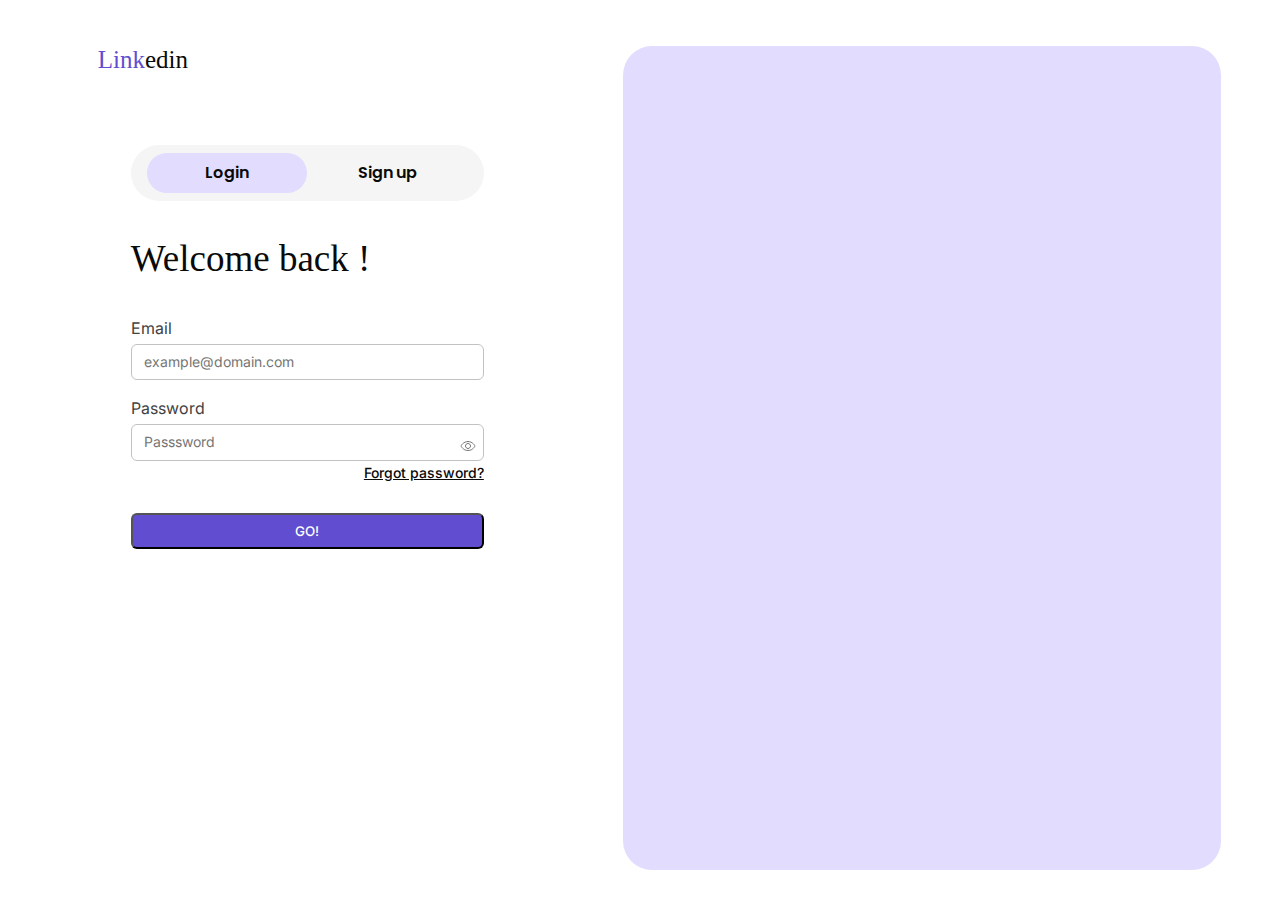
==== index.html @ 4350f009 "add submit button" ====
<!DOCTYPE html>
<html lang="en">

<head>
    <meta charset="UTF-8">
    <meta http-equiv="X-UA-Compatible" content="IE=edge">
    <meta name="viewport" content="width=device-width, initial-scale=1.0">
    <link rel="stylesheet" href="css/style.css">
    <link rel="shortcut icon" href="images/logo.svg" type="image/x-icon">

    <title>Linkedin</title>
</head>

<body>

    <div class="wrapper">
        <div id="left">
            <p class="logo-word">Link<span>edin</span></p>
            <div class="authbox">
                <div class="authbuttons">
                    <a href="" class="auth login">Login</a>
                    <a href="" class="auth">Sign up</a>
                </div>
                <h1 class='title'>Welcome back !</h1>
                <form action="">
                    <div class="text-input">
                        <label for="email">Email</label>
                        <input type="text" id='email' placeholder="example@domain.com">
                    </div>
                    <div class="text-input">
                        <label for="password">Password</label>
                        <input type="password" id='password' placeholder='Passsword'>
                        <img src="images/eye.svg" alt="" class='password-eye'>
                    </div>

                    <a href="" class="forgot-pass">Forgot password?</a>
                    <button class='primary-btn'>Go!</button>
                </form>
            </div>


        </div>

        <div id="right">
            <div class='right-box '></div>
        </div>
    </div>

</body>

</html>
---- css/style.css ----
@import url('https://fonts.cdnfonts.com/css/brasika-display-trial');
@import url('https://fonts.googleapis.com/css2?family=Montserrat:ital,wght@0,100;0,200;0,300;0,400;0,500;0,600;0,700;0,800;0,900;1,100;1,200;1,300;1,400;1,500;1,600;1,700;1,800&family=Nunito+Sans:opsz,wght@6..12,300&family=Poppins:ital,wght@0,100;0,200;0,300;0,400;0,500;0,600;0,700;0,800;1,100;1,200&family=Roboto:ital,wght@0,100;0,300;0,700;1,100;1,300&display=swap');
@import url('https://fonts.googleapis.com/css2?family=Inter&display=swap');
@import url('https://fonts.googleapis.com/css2?family=Inter:wght@400;500;600;700&display=swap');
* {
    box-sizing: border-box;
}

body {
    font-family: 'Brasika Display - Trial';
    height: 100vh;
    padding: 0.2px;
}

.wrapper {
    display: flex;
    gap: 1rem;
}


/* Left */

#left {
    flex: 1;
}

#left .logo-word {
    margin: 38px auto auto 89.5px;
    color: var(--primary-main, #604DCF);
    font-size: 25px;
    font-style: normal;
    font-weight: 400;
    line-height: normal;
}

#left .logo-word>span {
    color: var(--gray-02100, #0A0A0A);
}

.authbox {
    width: 59%;
    margin: auto;
    margin-top: 4.4375rem;
}

.authbuttons {
    display: flex;
    flex-wrap: wrap;
    padding: 0.5rem 1rem 0.5rem 1rem;
    border-radius: 99px;
    background: var(--gray-0220, #F5F5F5);
}

.authbuttons a {
    flex: 1;
    padding: 0.5rem;
    text-decoration: none;
    font-family: Poppins;
    font-size: 16px;
    font-style: normal;
    font-weight: 600;
    line-height: 150%;
    color: #0A0A0A;
    text-align: center;
    /* 24px */
    letter-spacing: -0.16px;
}

.authbuttons a.login {
    border-radius: 99px;
    background: #E2DCFF;
    border-radius: 99px;
}

#left h1.title {
    margin: 2.25rem 0;
    color: #0A0A0A;
    font-size: 37px;
    font-style: normal;
    font-weight: 400;
    line-height: normal;
}

form input {
    display: block;
    margin: 0.25rem 0 1rem 0;
    width: 100%;
    padding: 0.6rem 0.75rem;
    border-radius: 0.375rem;
    border: 1px solid #C2C2C2;
    background: #FFF;
    outline-style: none;
}

form input::placeholder {
    color: #757575;
    /* Body Text/Inter/14/Regular */
    font-family: Inter;
    font-size: 14px;
    font-style: normal;
    font-weight: 400;
    line-height: 20px;
}

form label {
    color: #424242;
    /* Body Text/Inter/16/Regular */
    font-family: Inter;
    font-size: 1rem;
    font-style: normal;
    font-weight: 400;
    line-height: 24px;
    /* 150% */
}


/* input#password {
    background: url('../images/eye.svg') no-repeat 97% center;
} */

.text-input {
    position: relative;
}

.password-eye {
    position: absolute;
    right: .5rem;
    top: 2.6rem;
    cursor: pointer;
}

.forgot-pass {
    display: block;
    text-align: right;
    color: #0A0A0A;
    font-family: Inter;
    font-size: 14px;
    font-style: normal;
    font-weight: 500;
    line-height: 20px;
    margin-top: -14px;
    /* 142.857% */
    text-decoration-line: underline;
}

.primary-btn {
    background: #604DCF;
    border-radius: 6px;
    width: 100%;
    padding: 8px 16px;
    text-transform: uppercase;
    color: #FFF;
    font-family: Inter;
    font-weight: 500;
    margin-top: 30px;
}

#right {
    height: 100vh;
    flex: 1;
    padding: 38px 51px 38px 0;
}

#right .right-box {
    height: 100%;
    border-radius: 29px;
    background-color: #E2DCFF;
}
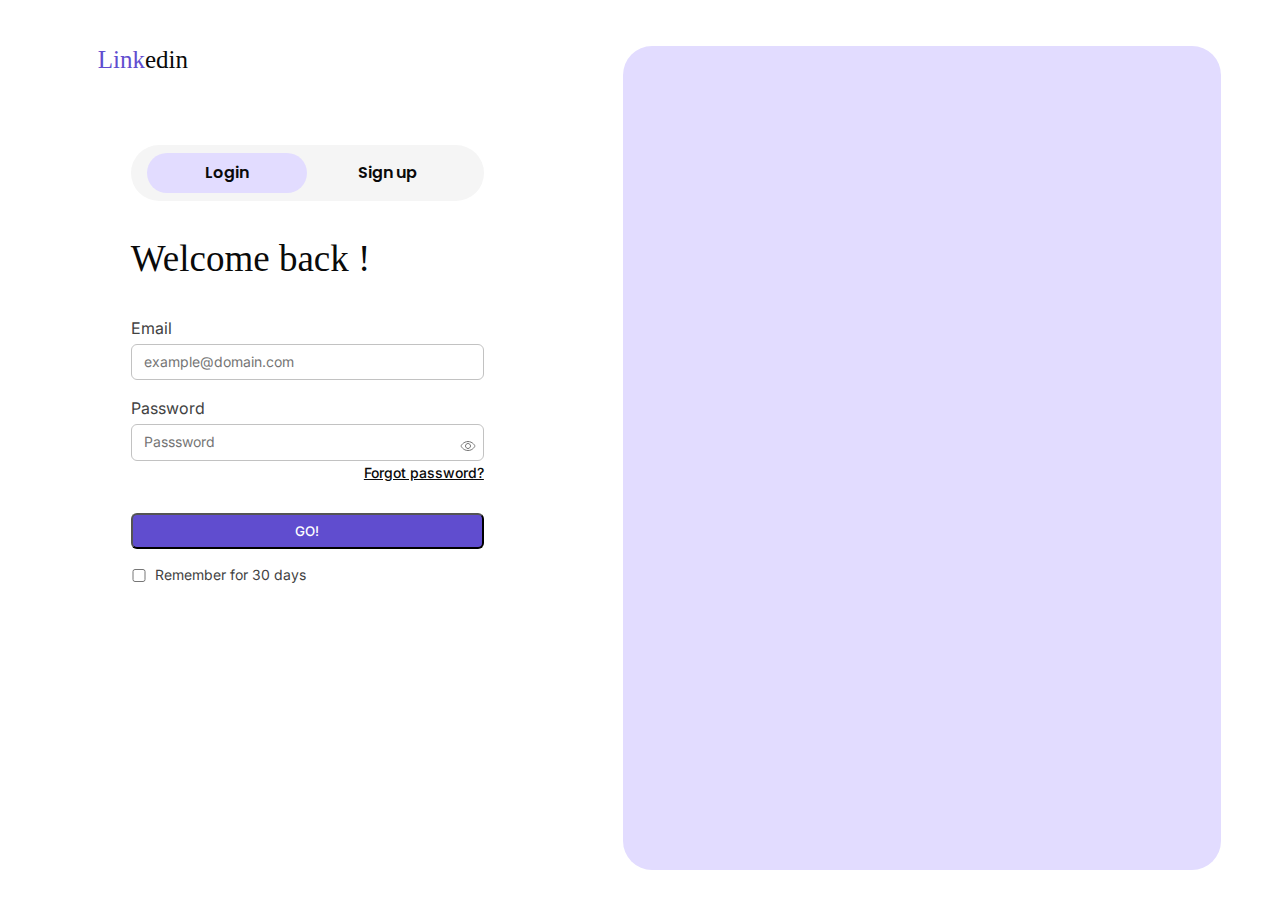
==== commit 055cba25: "add rememmber me" ====
--- a/index.html
+++ b/index.html
@@ -35,6 +35,11 @@
 
                     <a href="" class="forgot-pass">Forgot password?</a>
                     <button class='primary-btn'>Go!</button>
+                    <div class="checkbox">
+                        <input type="checkbox">
+                        <p>Remember for 30 days</p>
+                        </span>
+                    </div>
                 </form>
             </div>
 
--- a/css/style.css
+++ b/css/style.css
@@ -155,6 +155,28 @@
     margin-top: 30px;
 }
 
+.checkbox {
+    display: flex;
+    margin-top: 1rem;
+    padding: 6px auto 6px auto;
+}
+
+.checkbox input {
+    flex: 1;
+}
+
+.checkbox p {
+    flex: 20;
+    margin: 0;
+    margin-left: .5rem;
+    color: #424242;
+    font-family: Inter;
+    font-size: 14px;
+    font-style: normal;
+    font-weight: 400;
+    line-height: 20px;
+}
+
 #right {
     height: 100vh;
     flex: 1;
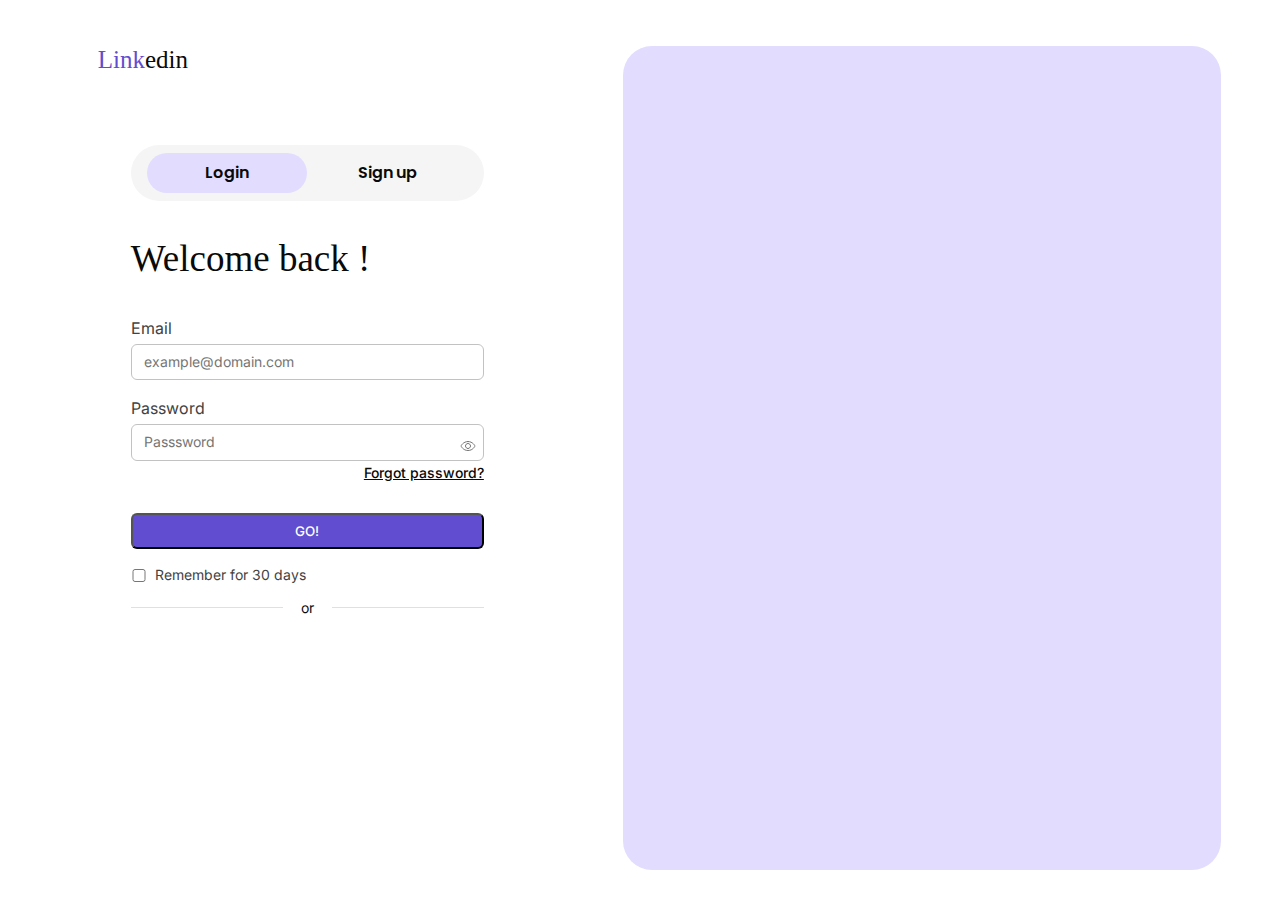
==== commit 9b9fb55a: "add or separator" ====
--- a/index.html
+++ b/index.html
@@ -41,6 +41,12 @@
                         </span>
                     </div>
                 </form>
+
+                <div class="or">
+                    <hr class="bar">
+                    <span> or</span>
+                    <hr class="bar">
+                </div>
             </div>
 
 
--- a/css/style.css
+++ b/css/style.css
@@ -1,190 +1,208 @@
-@import url('https://fonts.cdnfonts.com/css/brasika-display-trial');
-@import url('https://fonts.googleapis.com/css2?family=Montserrat:ital,wght@0,100;0,200;0,300;0,400;0,500;0,600;0,700;0,800;0,900;1,100;1,200;1,300;1,400;1,500;1,600;1,700;1,800&family=Nunito+Sans:opsz,wght@6..12,300&family=Poppins:ital,wght@0,100;0,200;0,300;0,400;0,500;0,600;0,700;0,800;1,100;1,200&family=Roboto:ital,wght@0,100;0,300;0,700;1,100;1,300&display=swap');
-@import url('https://fonts.googleapis.com/css2?family=Inter&display=swap');
-@import url('https://fonts.googleapis.com/css2?family=Inter:wght@400;500;600;700&display=swap');
-* {
-    box-sizing: border-box;
-}
-
-body {
-    font-family: 'Brasika Display - Trial';
-    height: 100vh;
-    padding: 0.2px;
-}
-
-.wrapper {
-    display: flex;
-    gap: 1rem;
-}
-
-
-/* Left */
-
-#left {
-    flex: 1;
-}
-
-#left .logo-word {
-    margin: 38px auto auto 89.5px;
-    color: var(--primary-main, #604DCF);
-    font-size: 25px;
-    font-style: normal;
-    font-weight: 400;
-    line-height: normal;
-}
-
-#left .logo-word>span {
-    color: var(--gray-02100, #0A0A0A);
-}
-
-.authbox {
-    width: 59%;
-    margin: auto;
-    margin-top: 4.4375rem;
-}
-
-.authbuttons {
-    display: flex;
-    flex-wrap: wrap;
-    padding: 0.5rem 1rem 0.5rem 1rem;
-    border-radius: 99px;
-    background: var(--gray-0220, #F5F5F5);
-}
-
-.authbuttons a {
-    flex: 1;
-    padding: 0.5rem;
-    text-decoration: none;
-    font-family: Poppins;
-    font-size: 16px;
-    font-style: normal;
-    font-weight: 600;
-    line-height: 150%;
-    color: #0A0A0A;
-    text-align: center;
-    /* 24px */
-    letter-spacing: -0.16px;
-}
-
-.authbuttons a.login {
-    border-radius: 99px;
-    background: #E2DCFF;
-    border-radius: 99px;
-}
-
-#left h1.title {
-    margin: 2.25rem 0;
-    color: #0A0A0A;
-    font-size: 37px;
-    font-style: normal;
-    font-weight: 400;
-    line-height: normal;
-}
-
-form input {
-    display: block;
-    margin: 0.25rem 0 1rem 0;
-    width: 100%;
-    padding: 0.6rem 0.75rem;
-    border-radius: 0.375rem;
-    border: 1px solid #C2C2C2;
-    background: #FFF;
-    outline-style: none;
-}
-
-form input::placeholder {
-    color: #757575;
-    /* Body Text/Inter/14/Regular */
-    font-family: Inter;
-    font-size: 14px;
-    font-style: normal;
-    font-weight: 400;
-    line-height: 20px;
-}
-
-form label {
-    color: #424242;
-    /* Body Text/Inter/16/Regular */
-    font-family: Inter;
-    font-size: 1rem;
-    font-style: normal;
-    font-weight: 400;
-    line-height: 24px;
-    /* 150% */
-}
-
-
-/* input#password {
+        @import url('https://fonts.cdnfonts.com/css/brasika-display-trial');
+        @import url('https://fonts.googleapis.com/css2?family=Montserrat:ital,wght@0,100;0,200;0,300;0,400;0,500;0,600;0,700;0,800;0,900;1,100;1,200;1,300;1,400;1,500;1,600;1,700;1,800&family=Nunito+Sans:opsz,wght@6..12,300&family=Poppins:ital,wght@0,100;0,200;0,300;0,400;0,500;0,600;0,700;0,800;1,100;1,200&family=Roboto:ital,wght@0,100;0,300;0,700;1,100;1,300&display=swap');
+        @import url('https://fonts.googleapis.com/css2?family=Inter&display=swap');
+        @import url('https://fonts.googleapis.com/css2?family=Inter:wght@400;500;600;700&display=swap');
+        * {
+            box-sizing: border-box;
+        }
+        
+        body {
+            font-family: 'Brasika Display - Trial';
+            height: 100vh;
+            padding: 0.2px;
+        }
+        
+        .wrapper {
+            display: flex;
+            gap: 1rem;
+        }
+        /* Left */
+        
+        #left {
+            flex: 1;
+        }
+        
+        #left .logo-word {
+            margin: 38px auto auto 89.5px;
+            color: var(--primary-main, #604DCF);
+            font-size: 25px;
+            font-style: normal;
+            font-weight: 400;
+            line-height: normal;
+        }
+        
+        #left .logo-word>span {
+            color: var(--gray-02100, #0A0A0A);
+        }
+        
+        .authbox {
+            width: 59%;
+            margin: auto;
+            margin-top: 4.4375rem;
+        }
+        
+        .authbuttons {
+            display: flex;
+            flex-wrap: wrap;
+            padding: 0.5rem 1rem 0.5rem 1rem;
+            border-radius: 99px;
+            background: var(--gray-0220, #F5F5F5);
+        }
+        
+        .authbuttons a {
+            flex: 1;
+            padding: 0.5rem;
+            text-decoration: none;
+            font-family: Poppins;
+            font-size: 16px;
+            font-style: normal;
+            font-weight: 600;
+            line-height: 150%;
+            color: #0A0A0A;
+            text-align: center;
+            /* 24px */
+            letter-spacing: -0.16px;
+        }
+        
+        .authbuttons a.login {
+            border-radius: 99px;
+            background: #E2DCFF;
+            border-radius: 99px;
+        }
+        
+        #left h1.title {
+            margin: 2.25rem 0;
+            color: #0A0A0A;
+            font-size: 37px;
+            font-style: normal;
+            font-weight: 400;
+            line-height: normal;
+        }
+        
+        form input {
+            display: block;
+            margin: 0.25rem 0 1rem 0;
+            width: 100%;
+            padding: 0.6rem 0.75rem;
+            border-radius: 0.375rem;
+            border: 1px solid #C2C2C2;
+            background: #FFF;
+            outline-style: none;
+        }
+        
+        form input::placeholder {
+            color: #757575;
+            /* Body Text/Inter/14/Regular */
+            font-family: Inter;
+            font-size: 14px;
+            font-style: normal;
+            font-weight: 400;
+            line-height: 20px;
+        }
+        
+        form label {
+            color: #424242;
+            /* Body Text/Inter/16/Regular */
+            font-family: Inter;
+            font-size: 1rem;
+            font-style: normal;
+            font-weight: 400;
+            line-height: 24px;
+            /* 150% */
+        }
+        /* input#password {
     background: url('../images/eye.svg') no-repeat 97% center;
 } */
-
-.text-input {
-    position: relative;
-}
-
-.password-eye {
-    position: absolute;
-    right: .5rem;
-    top: 2.6rem;
-    cursor: pointer;
-}
-
-.forgot-pass {
-    display: block;
-    text-align: right;
-    color: #0A0A0A;
-    font-family: Inter;
-    font-size: 14px;
-    font-style: normal;
-    font-weight: 500;
-    line-height: 20px;
-    margin-top: -14px;
-    /* 142.857% */
-    text-decoration-line: underline;
-}
-
-.primary-btn {
-    background: #604DCF;
-    border-radius: 6px;
-    width: 100%;
-    padding: 8px 16px;
-    text-transform: uppercase;
-    color: #FFF;
-    font-family: Inter;
-    font-weight: 500;
-    margin-top: 30px;
-}
-
-.checkbox {
-    display: flex;
-    margin-top: 1rem;
-    padding: 6px auto 6px auto;
-}
-
-.checkbox input {
-    flex: 1;
-}
-
-.checkbox p {
-    flex: 20;
-    margin: 0;
-    margin-left: .5rem;
-    color: #424242;
-    font-family: Inter;
-    font-size: 14px;
-    font-style: normal;
-    font-weight: 400;
-    line-height: 20px;
-}
-
-#right {
-    height: 100vh;
-    flex: 1;
-    padding: 38px 51px 38px 0;
-}
-
-#right .right-box {
-    height: 100%;
-    border-radius: 29px;
-    background-color: #E2DCFF;
-}+        
+        .text-input {
+            position: relative;
+        }
+        
+        .password-eye {
+            position: absolute;
+            right: .5rem;
+            top: 2.6rem;
+            cursor: pointer;
+        }
+        
+        .forgot-pass {
+            display: block;
+            text-align: right;
+            color: #0A0A0A;
+            font-family: Inter;
+            font-size: 14px;
+            font-style: normal;
+            font-weight: 500;
+            line-height: 20px;
+            margin-top: -14px;
+            /* 142.857% */
+            text-decoration-line: underline;
+        }
+        
+        .primary-btn {
+            background: #604DCF;
+            border-radius: 6px;
+            width: 100%;
+            padding: 8px 16px;
+            text-transform: uppercase;
+            color: #FFF;
+            font-family: Inter;
+            font-weight: 500;
+            margin-top: 30px;
+        }
+        
+        .checkbox {
+            display: flex;
+            margin-top: 1rem;
+            padding: 6px auto 6px auto;
+        }
+        
+        .checkbox input {
+            flex: 1;
+        }
+        
+        .checkbox p {
+            flex: 20;
+            margin: 0;
+            margin-left: .5rem;
+            color: #424242;
+            font-family: Inter;
+            font-size: 14px;
+            font-style: normal;
+            font-weight: 400;
+            line-height: 20px;
+        }
+        
+        .or {
+            display: flex;
+            align-items: center;
+            gap: 18px;
+        }
+        
+        .bar {
+            flex: auto;
+            border: none;
+            background: #E0E0E0;
+            height: 1px;
+        }
+        
+        .or span {
+            color: #0A0A0A;
+            font-family: Inter;
+            font-size: 14px;
+            font-style: normal;
+            font-weight: 400;
+            line-height: 20px;
+        }
+        
+        #right {
+            height: 100vh;
+            flex: 1;
+            padding: 38px 51px 38px 0;
+        }
+        
+        #right .right-box {
+            height: 100%;
+            border-radius: 29px;
+            background-color: #E2DCFF;
+        }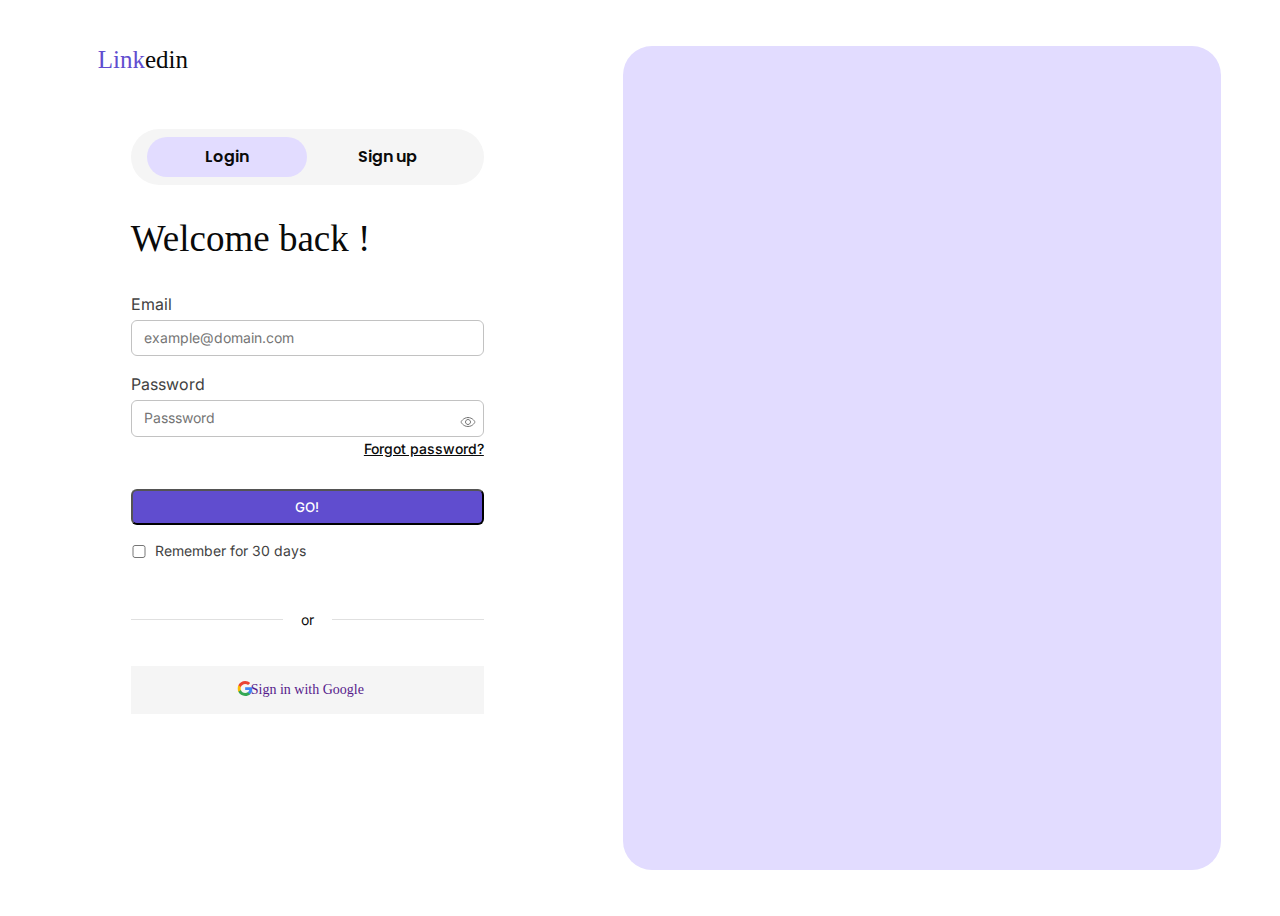
==== commit 8ff237c5: "add google auth" ====
--- a/index.html
+++ b/index.html
@@ -47,6 +47,10 @@
                     <span> or</span>
                     <hr class="bar">
                 </div>
+                <div class='google-auth'>
+                    <a href="" class="secondary-btn">Sign in with Google</a>
+                    <img src="images/google-logo.svg" alt="">
+                </div>
             </div>
 
 
--- a/css/style.css
+++ b/css/style.css
@@ -38,7 +38,7 @@
         .authbox {
             width: 59%;
             margin: auto;
-            margin-top: 4.4375rem;
+            margin-top: 3.4375rem;
         }
         
         .authbuttons {
@@ -71,7 +71,7 @@
         }
         
         #left h1.title {
-            margin: 2.25rem 0;
+            margin: 2rem 0;
             color: #0A0A0A;
             font-size: 37px;
             font-style: normal;
@@ -174,6 +174,7 @@
         }
         
         .or {
+            margin: 36px 0;
             display: flex;
             align-items: center;
             gap: 18px;
@@ -195,10 +196,36 @@
             line-height: 20px;
         }
         
+        a.secondary-btn {
+            display: block;
+            width: 100%;
+            text-align: center;
+            background: #F5F5F5;
+            background-size: 4%;
+            padding: 14px 0;
+            font-family: DM Sans;
+            font-weight: 500;
+            font-size: 14px;
+            line-height: 20px;
+            text-decoration: none;
+        }
+        
+        .google-auth {
+            position: relative;
+        }
+        
+        .google-auth img {
+            position: absolute;
+            top: 32%;
+            left: 30%;
+            width: 1rem;
+        }
+        
         #right {
             height: 100vh;
             flex: 1;
             padding: 38px 51px 38px 0;
+            width: 100;
         }
         
         #right .right-box {
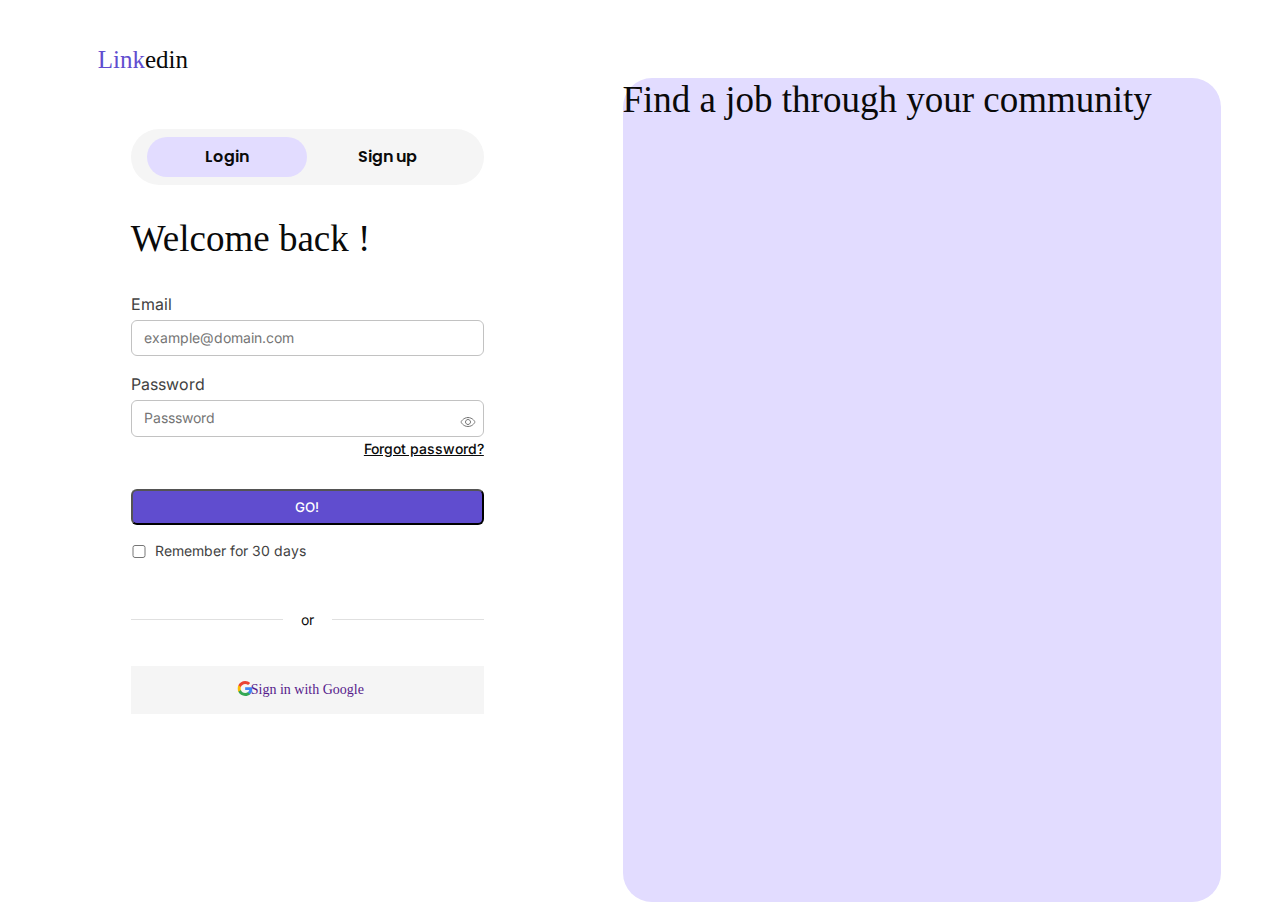
==== commit 99dfe1d3: "add right flex" ====
--- a/index.html
+++ b/index.html
@@ -57,7 +57,11 @@
         </div>
 
         <div id="right">
-            <div class='right-box '></div>
+            <div class='right-box '>
+                <h1 class='title'>
+                    Find a job through your community
+                </h1>
+            </div>
         </div>
     </div>
 
--- a/css/style.css
+++ b/css/style.css
@@ -65,12 +65,11 @@
         }
         
         .authbuttons a.login {
-            border-radius: 99px;
             background: #E2DCFF;
             border-radius: 99px;
         }
         
-        #left h1.title {
+        h1.title {
             margin: 2rem 0;
             color: #0A0A0A;
             font-size: 37px;
@@ -221,6 +220,24 @@
             width: 1rem;
         }
         
+        @media(max-width:1100px) {
+            #left h1.title {
+                font-size: 30px;
+            }
+            .or {
+                margin: 26px 0;
+            }
+        }
+        
+        @media(max-width:440px) {
+            #right {
+                display: none;
+            }
+            #left h1.title {
+                font-size: 25px;
+            }
+        }
+        
         #right {
             height: 100vh;
             flex: 1;
@@ -232,4 +249,10 @@
             height: 100%;
             border-radius: 29px;
             background-color: #E2DCFF;
+        }
+        
+        @media(max-width:779px) {
+            #right {
+                display: none;
+            }
         }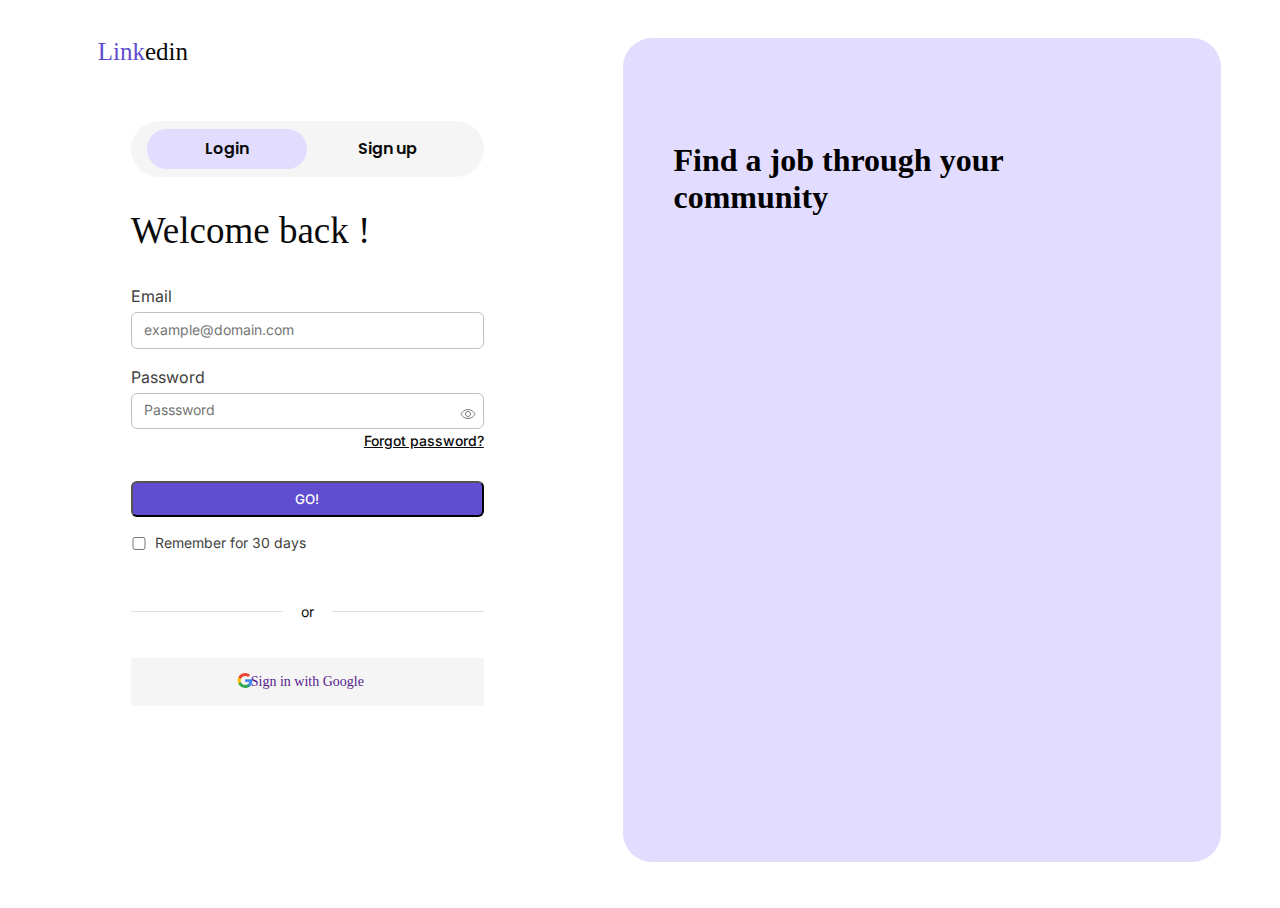
==== commit d4016e5f: "add right title" ====
--- a/index.html
+++ b/index.html
@@ -57,8 +57,8 @@
         </div>
 
         <div id="right">
-            <div class='right-box '>
-                <h1 class='title'>
+            <div class='right-box'>
+                <h1 class='title2'>
                     Find a job through your community
                 </h1>
             </div>
--- a/css/style.css
+++ b/css/style.css
@@ -10,9 +10,11 @@
             font-family: 'Brasika Display - Trial';
             height: 100vh;
             padding: 0.2px;
+            margin-top: 0.1px;
         }
         
         .wrapper {
+            margin-top: 0.1px;
             display: flex;
             gap: 1rem;
         }
@@ -237,6 +239,21 @@
                 font-size: 25px;
             }
         }
+        /* Rigth */
+        
+        #right {
+            margin-top: 0.1px;
+            height: 100vh;
+            flex: 1;
+            padding: 38px 51px 38px 0;
+            width: 100;
+        }
+        
+        .right-box {
+            padding: 82px 104px 0 51px;
+        }
+        
+        .title2 {}
         
         #right {
             height: 100vh;
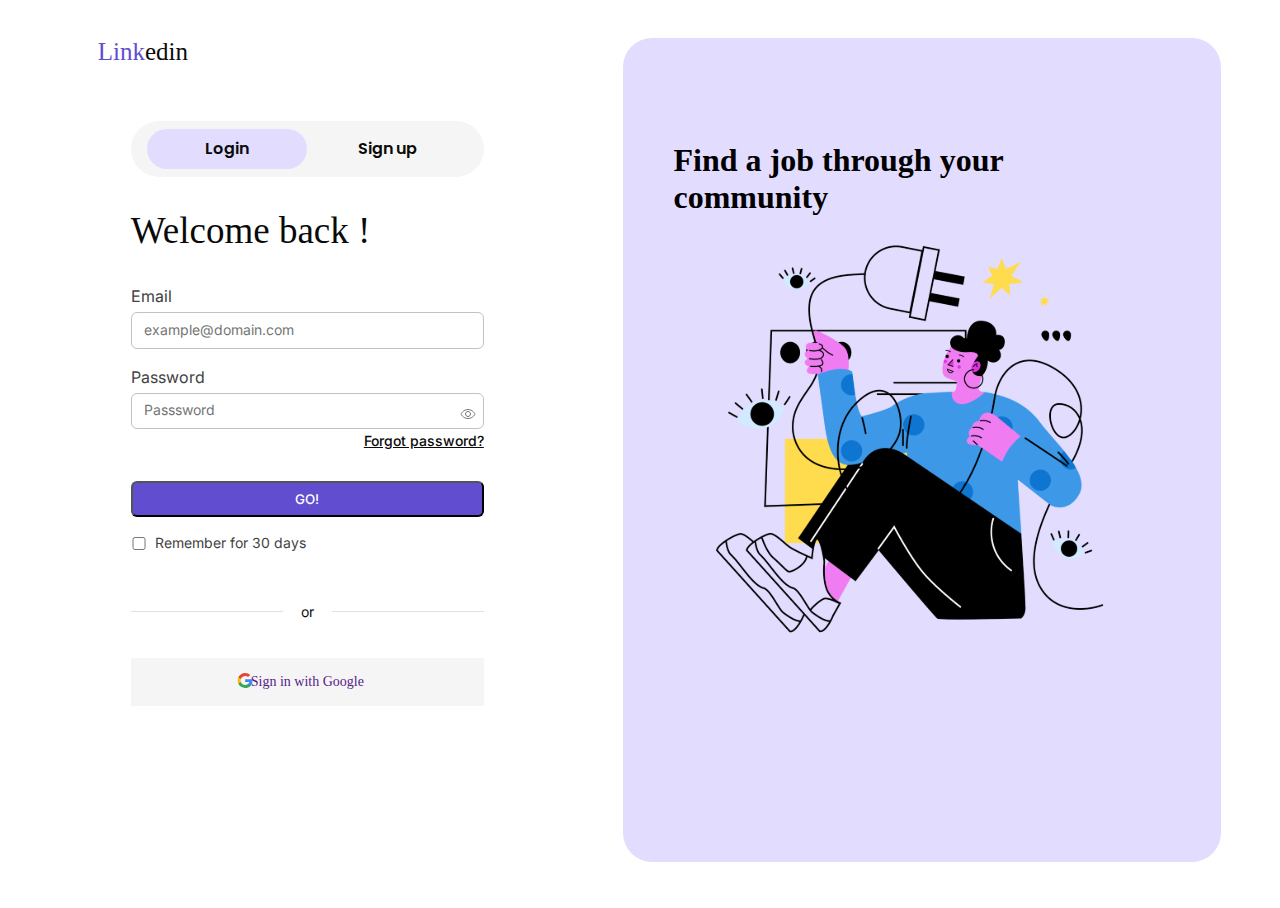
==== commit ed81365b: "add cover image" ====
--- a/index.html
+++ b/index.html
@@ -61,6 +61,10 @@
                 <h1 class='title2'>
                     Find a job through your community
                 </h1>
+
+                <div class="auth-cover-image">
+                    <img src="images/18.svg" alt="">
+                </div>
             </div>
         </div>
     </div>
--- a/css/style.css
+++ b/css/style.css
@@ -268,6 +268,14 @@
             background-color: #E2DCFF;
         }
         
+        .auth-cover-image {
+            padding-left: 37px;
+        }
+        
+        .auth-cover-image img {
+            max-width: 100%;
+        }
+        
         @media(max-width:779px) {
             #right {
                 display: none;
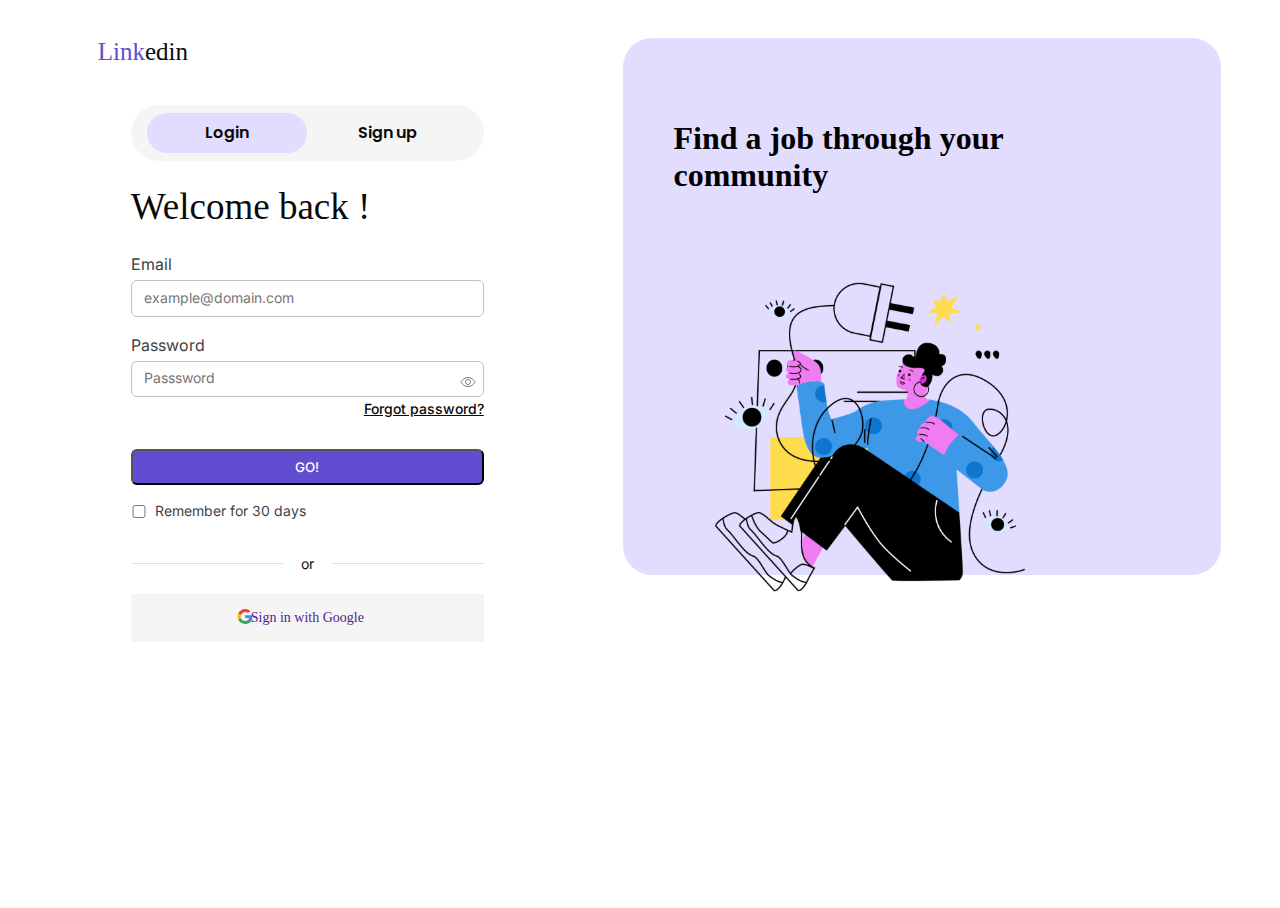
==== commit c0ff2c8c: "retyle the auth page" ====
--- a/index.html
+++ b/index.html
@@ -65,8 +65,10 @@
                 <div class="auth-cover-image">
                     <img src="images/18.svg" alt="">
                 </div>
+
             </div>
         </div>
+    </div>
     </div>
 
 </body>
--- a/css/style.css
+++ b/css/style.css
@@ -40,7 +40,7 @@
         .authbox {
             width: 59%;
             margin: auto;
-            margin-top: 3.4375rem;
+            margin-top: 2.4375rem;
         }
         
         .authbuttons {
@@ -72,7 +72,7 @@
         }
         
         h1.title {
-            margin: 2rem 0;
+            margin: 1.5rem 0;
             color: #0A0A0A;
             font-size: 37px;
             font-style: normal;
@@ -175,7 +175,7 @@
         }
         
         .or {
-            margin: 36px 0;
+            margin: 20px 0;
             display: flex;
             align-items: center;
             gap: 18px;
@@ -245,35 +245,45 @@
             margin-top: 0.1px;
             height: 100vh;
             flex: 1;
+            padding: 38px 51px 51px 0;
+            width: 100;
+        }
+        
+        .right-box {
+            padding: 72px 104px 0 51px;
+        }
+        
+        .right-box .title2 {
+            margin-top: 10px;
+        }
+        
+        #right {
+            height: 100vh;
+            flex: 1;
             padding: 38px 51px 38px 0;
             width: 100;
         }
         
-        .right-box {
-            padding: 82px 104px 0 51px;
-        }
-        
-        .title2 {}
-        
-        #right {
-            height: 100vh;
-            flex: 1;
-            padding: 38px 51px 38px 0;
-            width: 100;
-        }
-        
         #right .right-box {
-            height: 100%;
             border-radius: 29px;
             background-color: #E2DCFF;
         }
         
         .auth-cover-image {
+            position: relative;
+            top: 12px;
             padding-left: 37px;
         }
         
         .auth-cover-image img {
-            max-width: 100%;
+            position: relative;
+            bottom: -1rem;
+            max-width: 80%;
+            margin-top: 2rem;
+        }
+        
+        .yellow {
+            background-color: yellow;
         }
         
         @media(max-width:779px) {
